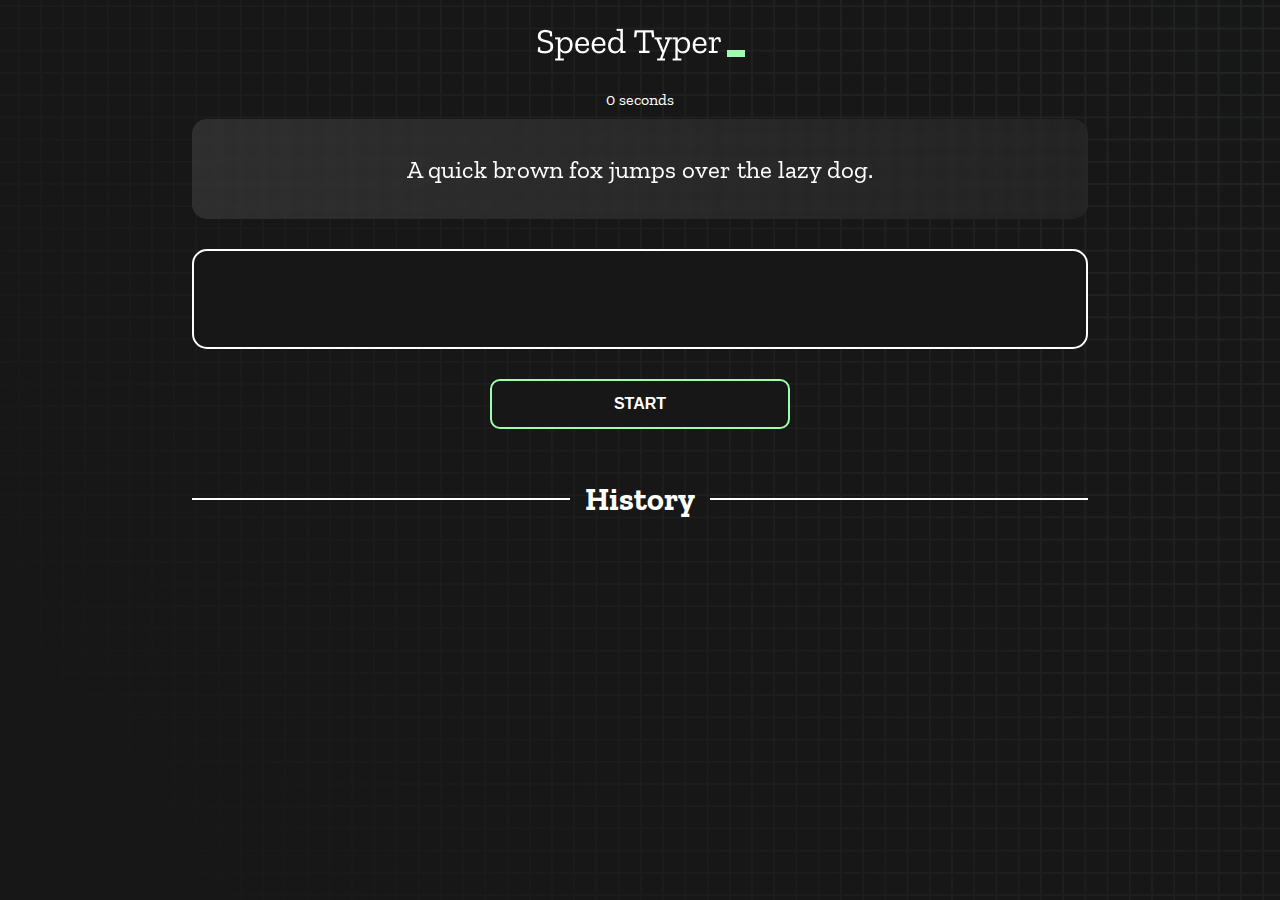
==== index.html @ 20223e27 "Initial commit" ====
<!DOCTYPE html>
<html lang="en">
  <head>
    <meta charset="UTF-8" />
    <meta http-equiv="X-UA-Compatible" content="IE=edge" />
    <meta name="viewport" content="width=device-width, initial-scale=1.0" />
    <title>Speed Monster</title>
    <link rel="stylesheet" href="styles.css" />
    <link rel="preconnect" href="https://fonts.googleapis.com" />
    <link rel="preconnect" href="https://fonts.gstatic.com" crossorigin />
    <link
      href="https://fonts.googleapis.com/css2?family=Zilla+Slab:wght@300;400;500&display=swap"
      rel="stylesheet"
    />
  </head>
  <body>
    <h1 class="title"><img src="./logo.png" /></h1>
    <div id="show-time">0 seconds</div>

    <div class="box-container">
      <div id="question"></div>

      <div id="display" class="inactive"></div>

      <div class="buttons">
        <button id="starts">START</button>
      </div>

      <div class="divider-container">
        <div class="line"></div>
        <h1 class="title2">History</h1>
        <div class="line"></div>
      </div>
      <div id="histories"></div>
    </div>

    <div id="countdown"></div>
    <div id="modal-background" class="hidden"></div>
    <div id="result" class="hidden"></div>

    <script src="./history.js"></script>
    <script src="./script.js"></script>
  </body>
</html>
---- styles.css ----
* {
  padding: 0;
  margin: 0;
  box-sizing: border-box;
}

body {
  background-image: url("./bg.png");
  background-size: cover;
  background-position: left top;
  font-family: "Zilla Slab", serif;
}

.box-container {
  width: 70%;
  margin: 0 auto;
}

#question {
  height: 100px;
  display: flex;
  align-items: center;
  justify-content: center;
  color: white;
  font-size: 25px;
  border-radius: 15px;
  background: rgb(255, 255, 255);
  background: linear-gradient(
    92.49deg,
    rgba(255, 255, 255, 0.1) 0.18%,
    rgba(255, 255, 255, 0.05) 99.85%
  );
  backdrop-filter: blur(5px);
  margin-bottom: 30px;
}

#display {
  height: 100px;
  display: flex;
  flex-wrap: wrap;
  align-items: center;
  padding-left: 5rem;
  color: white;
  font-size: 32px;
  background-color: #171717;
  border: 2px solid #9dffad;
  border-radius: 15px;
}

#countdown {
  position: fixed;
  height: 100vh;
  width: 100vw;
  background-color: rgba(0, 0, 0, 0.8);
  top: 0;
  left: 0;
  display: flex;
  align-items: center;
  justify-content: center;
  font-size: 3rem;
  color: white;
  display: none;
}
#result {
  position: fixed;
  top: 10%; 
  left: 10%;
  transform: translate(-50%, -50%);
  height: 250px;
  width: 400px;
  background-color: #171717;
  border-radius: 15px;
  border: 2px solid #9dffad;
  color: white;
  text-align: center;
  padding: 2rem;
}
#show-time{
  text-align: center;
  color: white;
  margin: 10px 0;
}

.green {
  color: #9dffad;
}
.red {
  color: #eb6565;
}
.bold {
  font-weight: 700;
}
.inactive {
  border: 2px solid white !important;
}
.hidden {
  display: none;
}
.title {
  text-align: center;
  color: white;
  margin: 20px 0;
}

.divider-container {
  height: 80px;
  display: flex;
  justify-content: center;
  align-items: center;
  gap: 15px;
  margin: 0 auto;
}

.line {
  height: 2px;
  background: white;
  width: 100%;
}

.title2 {
  color: white;
  display: block;
}

.buttons {
  display: flex;
  justify-content: center;
  margin: 30px 0;
}
button {
  padding: 10px 20px;
  border: none;
  font-size: 16px;
  font-weight: bold;
  width: 300px;
  height: 50px;
  color: white;
  background-color: #171717;
  border-radius: 10px;
  border: 2px solid #9dffad;
  cursor: pointer;
}

#histories {
  display: flex;
  flex-wrap: wrap;
  justify-content: space-around;
}

.card {
  width: 100%;
  height: 100%;
  padding: 50px;
  display: flex;
  justify-content: space-between;
  align-items: center;
  padding: 20px 30px;
  color: white;
  border-radius: 15px;
  background: rgb(255, 255, 255);
  background: linear-gradient(
    92.49deg,
    rgba(255, 255, 255, 0.1) 0.18%,
    rgba(255, 255, 255, 0.05) 99.85%
  );
  backdrop-filter: blur(5px);
  margin-bottom: 30px;
}

#modal-background {
  background: rgb(255, 255, 255);
  background: linear-gradient(
    92.49deg,
    rgba(255, 255, 255, 0.1) 0.18%,
    rgba(255, 255, 255, 0.05) 99.85%
  );
  backdrop-filter: blur(5px);
  height: 100vh;
  width: 100%;
  position: fixed;
  top: 0;
}

@media only screen and (max-width: 700px) {
  .box-container {
    padding: 0 20px;
    width: 100%;
  }
  .card {
    flex-direction: column;
  }
}
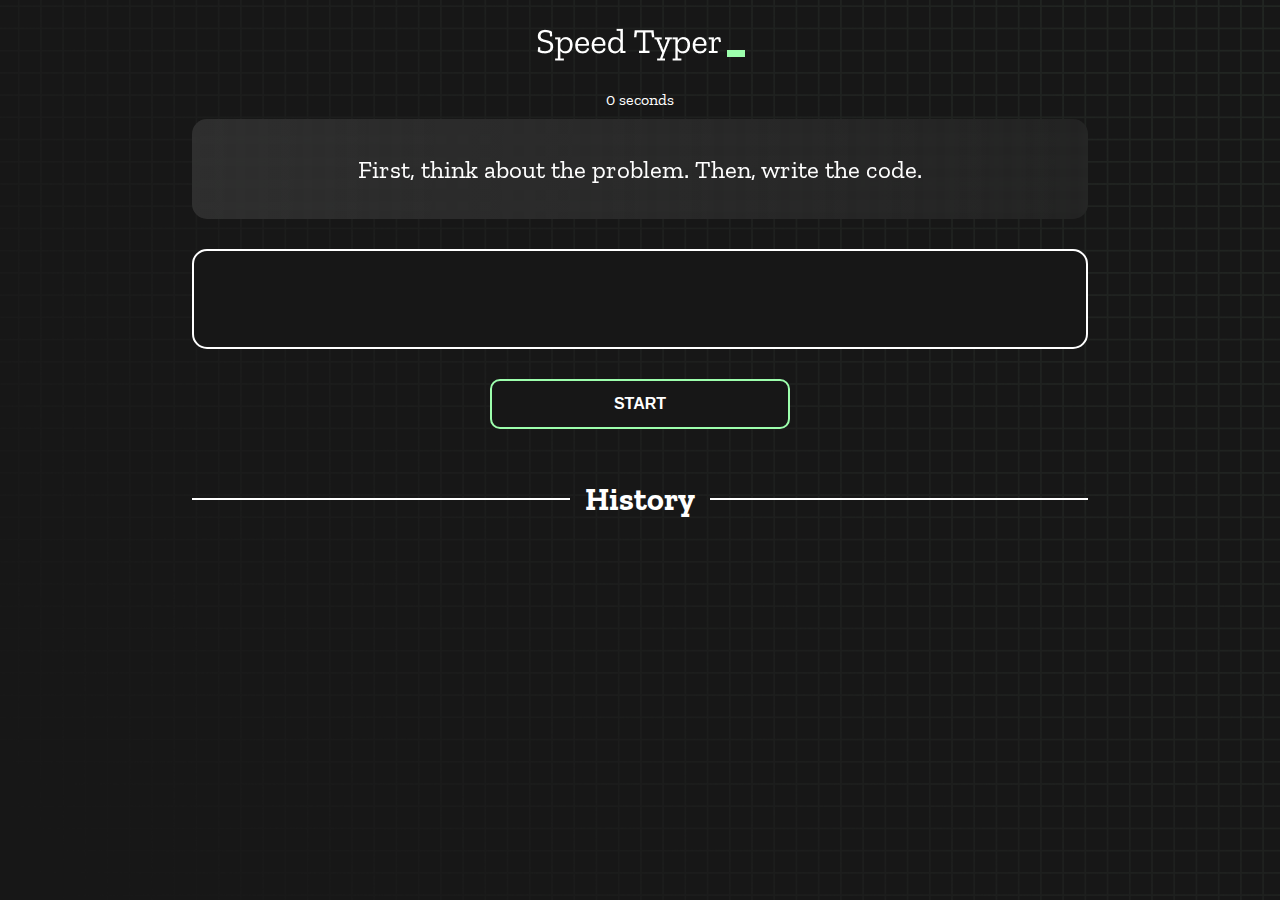
==== commit f4b3fe76: "hidd counter after button click" ====
--- a/index.html
+++ b/index.html
@@ -35,6 +35,7 @@
     </div>
 
     <div id="countdown"></div>
+    
     <div id="modal-background" class="hidden"></div>
     <div id="result" class="hidden"></div>
 
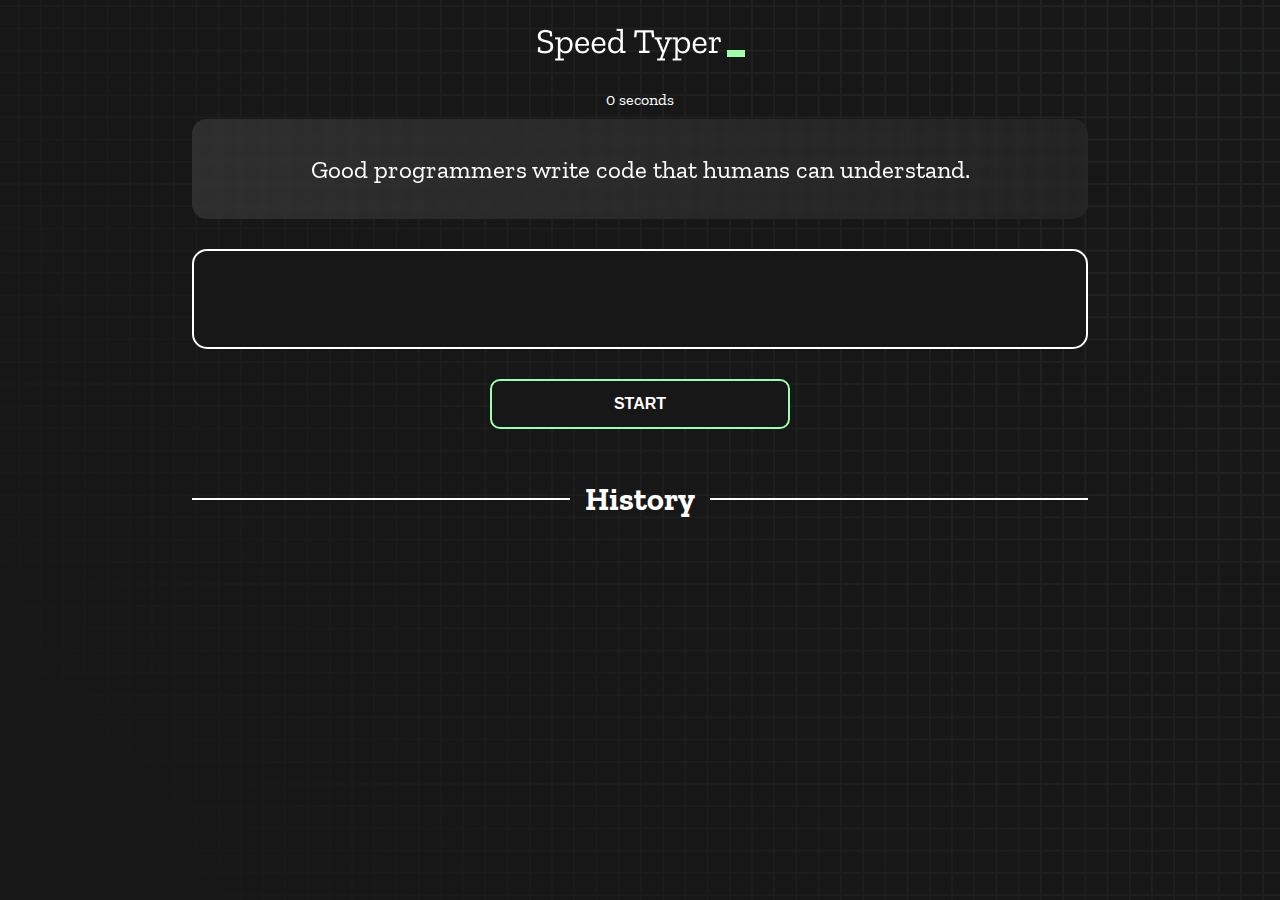
==== commit 7b284d58: "text filed  active" ====
--- a/index.html
+++ b/index.html
@@ -39,7 +39,7 @@
     <div id="modal-background" class="hidden"></div>
     <div id="result" class="hidden"></div>
 
-    <script src="./history.js"></script>
-    <script src="./script.js"></script>
+    <script src="history.js"></script>
+    <script src="script.js"></script>
   </body>
 </html>
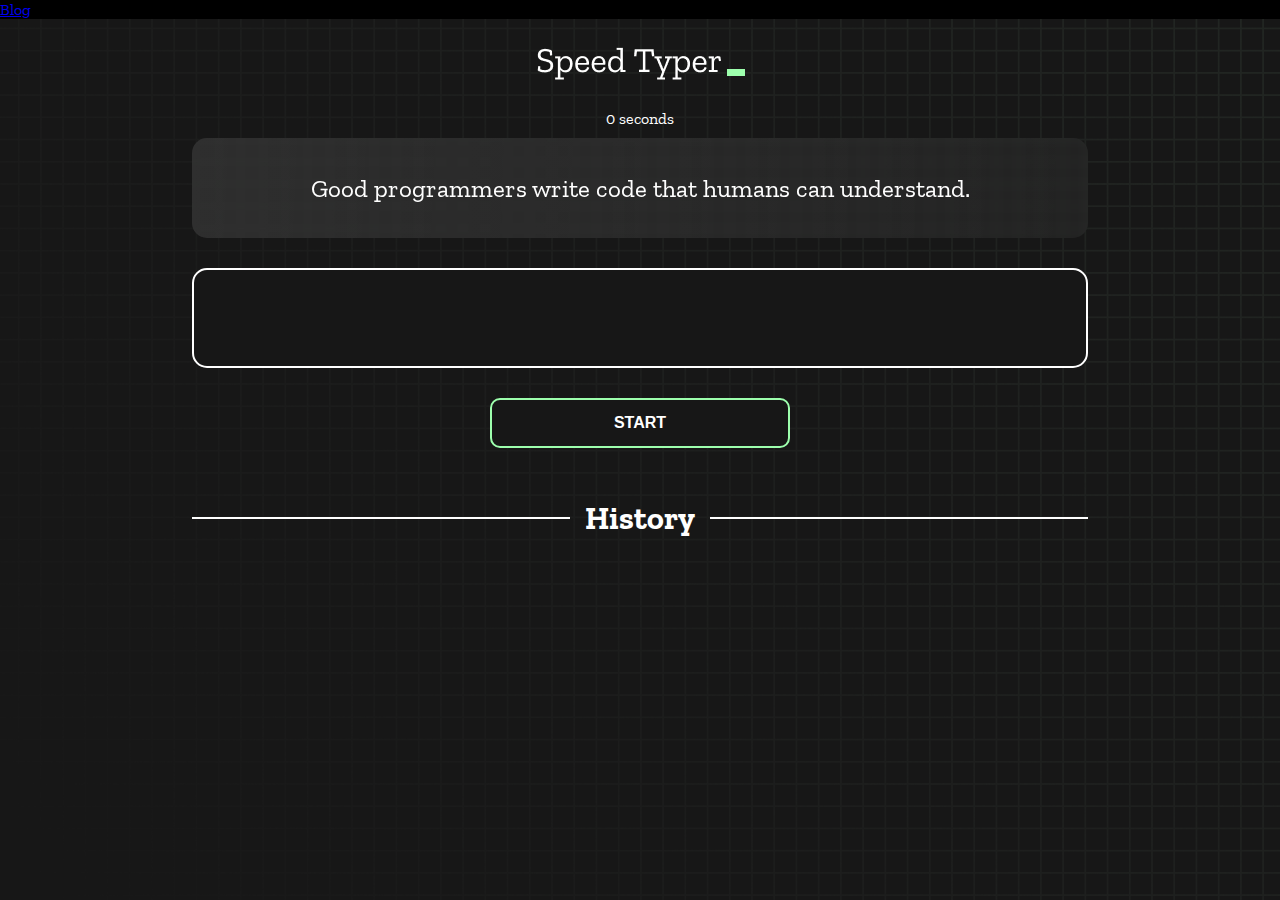
==== commit ba338405: "same code modified" ====
--- a/index.html
+++ b/index.html
@@ -12,8 +12,22 @@
       href="https://fonts.googleapis.com/css2?family=Zilla+Slab:wght@300;400;500&display=swap"
       rel="stylesheet"
     />
+    <!-- bootstrap link -->
+    <!-- class="grid lg:grid-cols-3 gap-4" -->
+    <!-- <script src="https://cdn.tailwindcss.com"></script> -->
   </head>
   <body>
+<section class="nabBar">
+  <div class="header">
+    <div class="container">
+      <div class="link">
+        <a href="block.html">Blog</a>
+      </div>
+    </div>
+  </div>
+ 
+</section>
+
     <h1 class="title"><img src="./logo.png" /></h1>
     <div id="show-time">0 seconds</div>
 
@@ -41,5 +55,7 @@
 
     <script src="history.js"></script>
     <script src="script.js"></script>
+    <!-- bootstrap link -->
+    <!-- <script src="https://cdn.jsdelivr.net/npm/bootstrap@5.0.2/dist/js/bootstrap.bundle.min.js" integrity="sha384-MrcW6ZMFYlzcLA8Nl+NtUVF0sA7MsXsP1UyJoMp4YLEuNSfAP+JcXn/tWtIaxVXM" crossorigin="anonymous"></script> -->
   </body>
 </html>
--- a/styles.css
+++ b/styles.css
@@ -10,7 +10,9 @@
   background-position: left top;
   font-family: "Zilla Slab", serif;
 }
-
+.header{
+  background: black;
+}
 .box-container {
   width: 70%;
   margin: 0 auto;
@@ -63,8 +65,8 @@
 }
 #result {
   position: fixed;
-  top: 10%; 
-  left: 10%;
+  top: 45%;
+  left: 45%;
   transform: translate(-50%, -50%);
   height: 250px;
   width: 400px;
@@ -190,3 +192,7 @@
     flex-direction: column;
   }
 }
+
+
+
+
